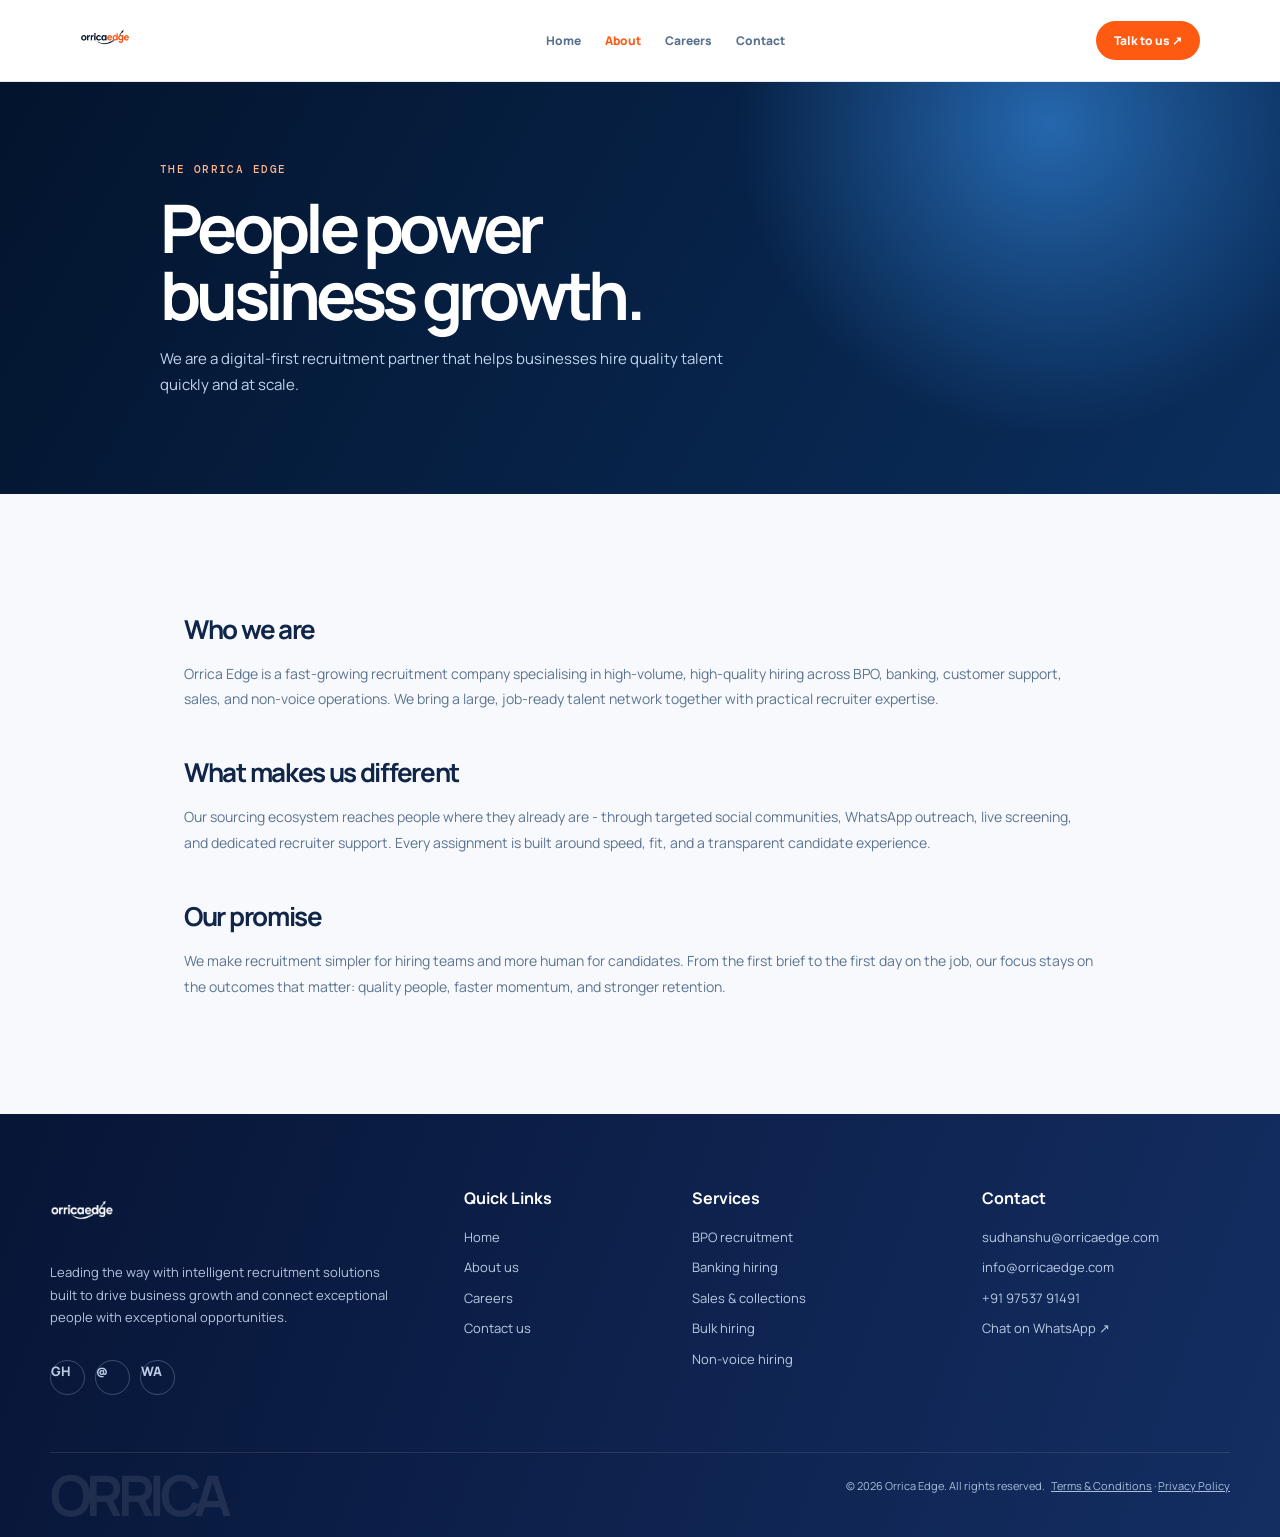
==== orrica-edge-home/about.html @ 7fbe0422 "Add files via upload" ====
<!doctype html><html lang="en"><head><meta charset="UTF-8"/><meta name="viewport" content="width=device-width,initial-scale=1.0"/><title>About Us | Orrica Edge</title><link rel="preconnect" href="https://fonts.googleapis.com"/><link rel="preconnect" href="https://fonts.gstatic.com" crossorigin/><link href="https://fonts.googleapis.com/css2?family=DM+Mono&family=Manrope:wght@400;500;600;700;800&display=swap" rel="stylesheet"/><link rel="stylesheet" href="legal.css"/></head><body><header class="simple-nav"><a href="index.html"><img src="assets/orrica-edge-logo.png" alt="Orrica Edge"/></a><nav><a href="index.html">Home</a><a class="active" href="about.html">About</a><a href="jobs.html">Careers</a><a href="contact.html">Contact</a></nav><a class="simple-cta" href="contact.html">Talk to us ↗</a></header><main><section class="page-hero"><div class="eyebrow">The Orrica Edge</div><h1>People power<br/>business growth.</h1><p>We are a digital-first recruitment partner that helps businesses hire quality talent quickly and at scale.</p></section><article class="content"><h2>Who we are</h2><p>Orrica Edge is a fast-growing recruitment company specialising in high-volume, high-quality hiring across BPO, banking, customer support, sales, and non-voice operations. We bring a large, job-ready talent network together with practical recruiter expertise.</p><h2>What makes us different</h2><p>Our sourcing ecosystem reaches people where they already are - through targeted social communities, WhatsApp outreach, live screening, and dedicated recruiter support. Every assignment is built around speed, fit, and a transparent candidate experience.</p><h2>Our promise</h2><p>We make recruitment simpler for hiring teams and more human for candidates. From the first brief to the first day on the job, our focus stays on the outcomes that matter: quality people, faster momentum, and stronger retention.</p></article></main><div id="site-footer"></div><script src="footer.js"></script></body></html>
---- orrica-edge-home/legal.css ----
:root{--navy:#071c3c;--navy2:#0c2d5d;--orange:#ff5a12;--ink:#102548;--muted:#627996;--paper:#f7f9fc}*{box-sizing:border-box}body{margin:0;font-family:Manrope,Arial,sans-serif;color:var(--ink);background:var(--paper)}a{color:inherit}.simple-nav{height:82px;padding:16px max(24px,calc((100vw - 1120px)/2));display:flex;justify-content:space-between;align-items:center;background:#fff;border-bottom:1px solid #e2e9f1}.simple-nav img{width:155px;height:50px;object-fit:contain;object-position:left}.simple-nav nav{display:flex;gap:24px}.simple-nav nav a{text-decoration:none;color:#59718d;font-size:12px;font-weight:800}.simple-nav nav a.active{color:var(--orange)}.simple-cta{background:var(--orange);color:#fff;border-radius:999px;padding:11px 18px;text-decoration:none;font-size:12px;font-weight:800}.page-hero{background:radial-gradient(circle at 82% 10%,#2567ad 0,transparent 28%),linear-gradient(120deg,#03142d,#0a2e5d);padding:80px max(24px,calc((100vw - 960px)/2));color:#fff}.eyebrow{font:500 11px 'DM Mono',monospace;letter-spacing:.13em;text-transform:uppercase;color:#ffb58d}.page-hero h1{font-size:clamp(40px,6vw,67px);letter-spacing:-.07em;line-height:1;margin:18px 0}.page-hero p{color:#c0d4ed;line-height:1.75;max-width:610px;font-size:15px}.content{max-width:960px;margin:auto;padding:75px 24px 100px}.content h2{font-size:26px;letter-spacing:-.05em;margin:42px 0 10px}.content p,.content li{color:#5c7491;font-size:14px;line-height:1.85}.content ul{padding-left:20px}.contact-layout{max-width:1120px;margin:auto;padding:70px 24px 100px;display:grid;grid-template-columns:.8fr 1.2fr;gap:70px}.contact-side h2{font-size:42px;letter-spacing:-.06em;line-height:1.08;margin:15px 0}.contact-side p{color:#5c7491;font-size:14px;line-height:1.8}.detail{margin-top:27px;display:flex;gap:12px;align-items:flex-start}.detail b{display:block;font-size:12px}.detail a,.detail span{display:block;color:#617895;font-size:13px;margin-top:3px;text-decoration:none}.contact-form{background:#fff;border:1px solid #dde6ef;border-radius:16px;padding:32px;box-shadow:0 20px 45px #0b315211}.form-row{display:grid;grid-template-columns:1fr 1fr;gap:17px}.contact-form label{display:block;margin:0 0 19px;color:#4b6381;font-size:10px;font-weight:800;letter-spacing:.08em;text-transform:uppercase}.contact-form input,.contact-form select,.contact-form textarea{width:100%;display:block;margin-top:8px;border:1px solid #dbe4ee;background:#fbfcfd;border-radius:8px;padding:13px;font:500 13px Manrope;color:#102548}.contact-form textarea{min-height:130px;resize:vertical}.contact-form button{border:0;background:var(--orange);color:#fff;border-radius:999px;padding:14px 20px;font:800 13px Manrope;cursor:pointer}.form-status{font-size:12px;color:#17734b;margin:14px 0 0}.rich-footer{background:linear-gradient(110deg,#071536,#142e63);color:#fff;padding:65px max(24px,calc((100vw - 1180px)/2)) 0}.footer-grid{display:grid;grid-template-columns:1.5fr .75fr 1fr 1fr;gap:42px;padding-bottom:48px}.footer-brand img{width:190px;height:64px;object-fit:contain;object-position:left;filter:brightness(0) invert(1)}.footer-brand p{color:#b4c6df;font-size:13px;line-height:1.75;max-width:340px}.socials{display:flex;gap:10px;margin-top:22px}.socials a{width:35px;height:35px;border:1px solid #9fb6d455;border-radius:50%;display:grid;place-items:center;text-decoration:none;font-weight:800}.footer-grid h4{font-size:16px;margin:8px 0 18px}.footer-grid a,.footer-grid .f-line{display:block;color:#bacbe3;text-decoration:none;font-size:13px;line-height:1.65;margin:9px 0}.footer-grid a:hover{color:#ff8d5b}.copyright{border-top:1px solid #ffffff1a;padding:25px 0;color:#a9bedb;font-size:11px;display:flex;justify-content:space-between;gap:15px}.copyright strong{font-size:56px;line-height:.6;letter-spacing:-.1em;color:#ffffff17}@media(max-width:760px){.simple-nav nav{display:none}.contact-layout{grid-template-columns:1fr;gap:35px}.footer-grid{grid-template-columns:1fr 1fr;gap:28px}.footer-brand{grid-column:1/-1}.form-row{grid-template-columns:1fr}.copyright{flex-direction:column}.copyright strong{font-size:42px}}@media(max-width:420px){.footer-grid{grid-template-columns:1fr}.footer-brand{grid-column:auto}}
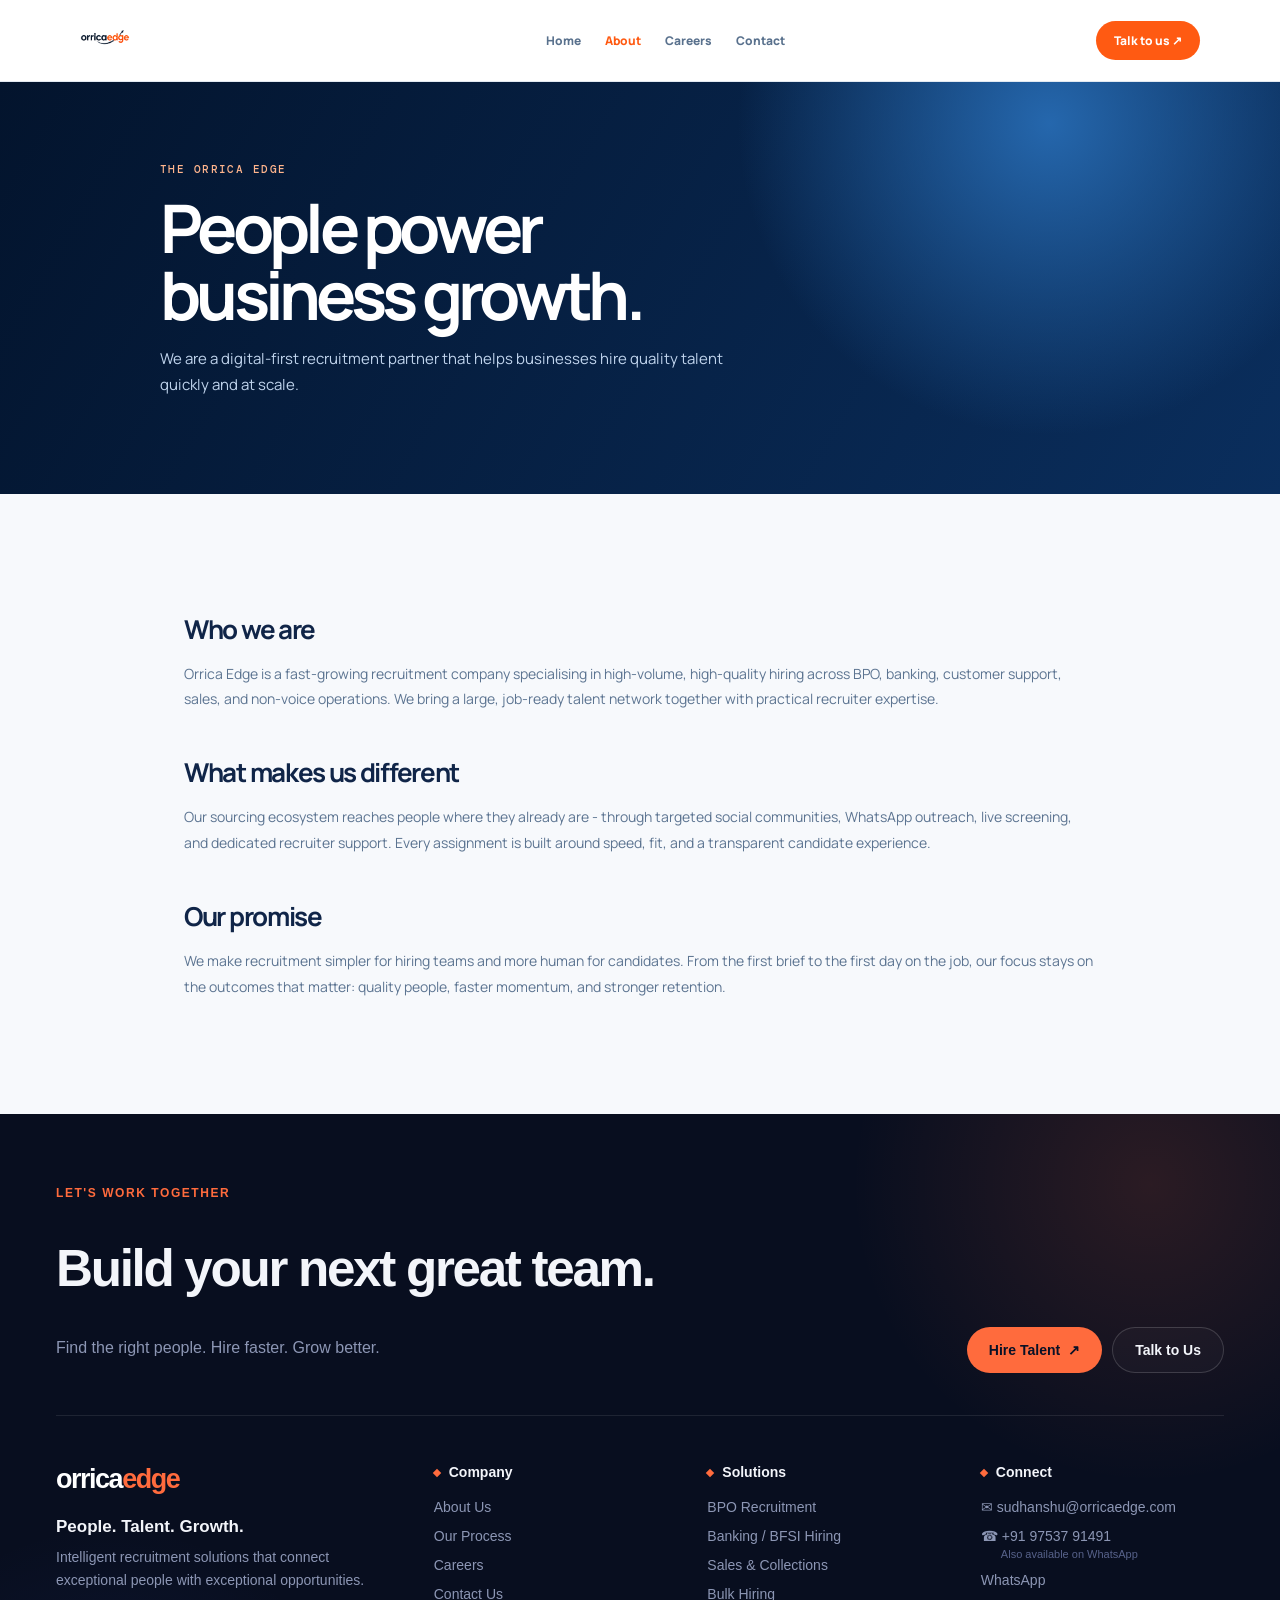
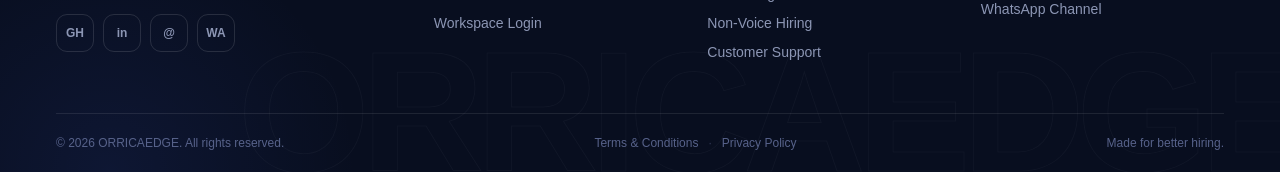
==== commit 421f5206: "fix: make about navigation root-safe" ====
--- a/orrica-edge-home/about.html
+++ b/orrica-edge-home/about.html
@@ -1 +1 @@
-<!doctype html><html lang="en"><head><meta charset="UTF-8"/><meta name="viewport" content="width=device-width,initial-scale=1.0"/><title>About Us | Orrica Edge</title><link rel="preconnect" href="https://fonts.googleapis.com"/><link rel="preconnect" href="https://fonts.gstatic.com" crossorigin/><link href="https://fonts.googleapis.com/css2?family=DM+Mono&family=Manrope:wght@400;500;600;700;800&display=swap" rel="stylesheet"/><link rel="stylesheet" href="legal.css"/></head><body><header class="simple-nav"><a href="index.html"><img src="assets/orrica-edge-logo.png" alt="Orrica Edge"/></a><nav><a href="index.html">Home</a><a class="active" href="about.html">About</a><a href="jobs.html">Careers</a><a href="contact.html">Contact</a></nav><a class="simple-cta" href="contact.html">Talk to us ↗</a></header><main><section class="page-hero"><div class="eyebrow">The Orrica Edge</div><h1>People power<br/>business growth.</h1><p>We are a digital-first recruitment partner that helps businesses hire quality talent quickly and at scale.</p></section><article class="content"><h2>Who we are</h2><p>Orrica Edge is a fast-growing recruitment company specialising in high-volume, high-quality hiring across BPO, banking, customer support, sales, and non-voice operations. We bring a large, job-ready talent network together with practical recruiter expertise.</p><h2>What makes us different</h2><p>Our sourcing ecosystem reaches people where they already are - through targeted social communities, WhatsApp outreach, live screening, and dedicated recruiter support. Every assignment is built around speed, fit, and a transparent candidate experience.</p><h2>Our promise</h2><p>We make recruitment simpler for hiring teams and more human for candidates. From the first brief to the first day on the job, our focus stays on the outcomes that matter: quality people, faster momentum, and stronger retention.</p></article></main><div id="site-footer"></div><script src="footer.js"></script></body></html>
+<!doctype html><html lang="en"><head><meta charset="UTF-8"/><meta name="viewport" content="width=device-width,initial-scale=1.0"/><title>About Us | Orrica Edge</title><link rel="preconnect" href="https://fonts.googleapis.com"/><link rel="preconnect" href="https://fonts.gstatic.com" crossorigin/><link href="https://fonts.googleapis.com/css2?family=DM+Mono&family=Manrope:wght@400;500;600;700;800&display=swap" rel="stylesheet"/><link rel="stylesheet" href="legal.css"/></head><body><header class="simple-nav"><a href="/"><img src="assets/orrica-edge-logo.png" alt="Orrica Edge"/></a><nav><a href="/">Home</a><a class="active" href="/about">About</a><a href="/jobs">Careers</a><a href="/contact">Contact</a></nav><a class="simple-cta" href="/contact">Talk to us ↗</a></header><main><section class="page-hero"><div class="eyebrow">The Orrica Edge</div><h1>People power<br/>business growth.</h1><p>We are a digital-first recruitment partner that helps businesses hire quality talent quickly and at scale.</p></section><article class="content"><h2>Who we are</h2><p>Orrica Edge is a fast-growing recruitment company specialising in high-volume, high-quality hiring across BPO, banking, customer support, sales, and non-voice operations. We bring a large, job-ready talent network together with practical recruiter expertise.</p><h2>What makes us different</h2><p>Our sourcing ecosystem reaches people where they already are - through targeted social communities, WhatsApp outreach, live screening, and dedicated recruiter support. Every assignment is built around speed, fit, and a transparent candidate experience.</p><h2>Our promise</h2><p>We make recruitment simpler for hiring teams and more human for candidates. From the first brief to the first day on the job, our focus stays on the outcomes that matter: quality people, faster momentum, and stronger retention.</p></article></main><div id="site-footer"></div><script src="footer.js"></script></body></html>
